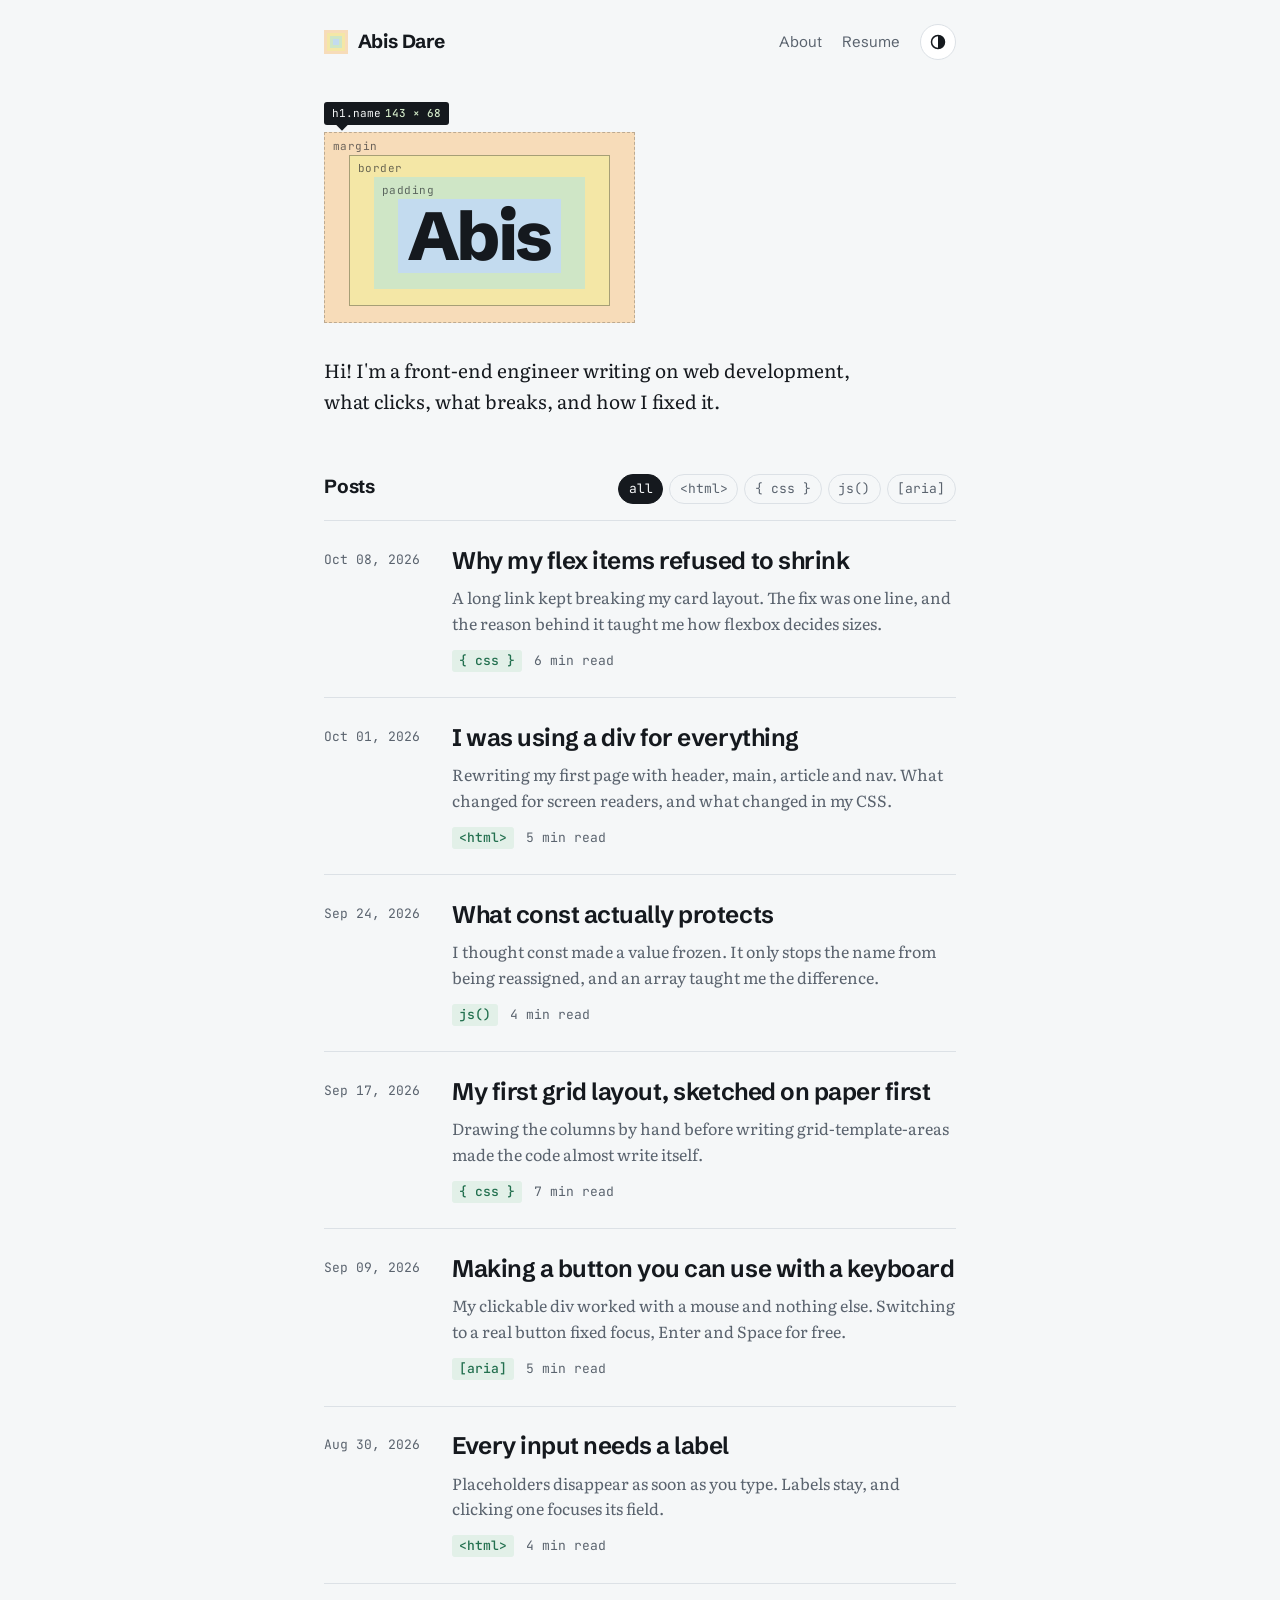
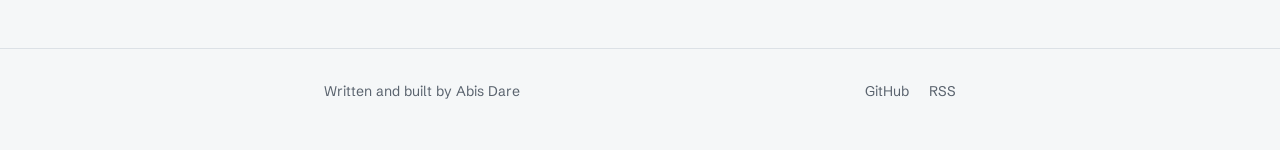
==== index.html @ 07d05f13 "Add blog design: home, post, about and resume pages Co-Authored-By: Claude Opus 5.5 (1M context) <no" ====
<!doctype html>
<html lang="en">
<head>
  <meta charset="utf-8">
  <meta name="viewport" content="width=device-width, initial-scale=1">
  <title>Abis · Learning front-end</title>
  <meta name="description" content="Notes from learning front-end web development: HTML, CSS, JavaScript and accessibility.">
  <link rel="preconnect" href="https://fonts.googleapis.com">
  <link rel="preconnect" href="https://fonts.gstatic.com" crossorigin>
  <link rel="stylesheet" href="https://fonts.googleapis.com/css2?family=JetBrains+Mono:wght@400;500&family=Literata:opsz,wght@7..72,400..600&family=Schibsted+Grotesk:wght@400..900&display=swap">
  <link rel="stylesheet" href="styles.css">
</head>
<body>
  <!--PAGE-->
  <header class="site-header">
    <div class="wrap">
      <a class="logo" href="index.html" aria-label="Abis Dare, home">
        <span class="logo-mark" aria-hidden="true"><span><span><span></span></span></span></span>
        Abis Dare
      </a>
      <nav class="site-nav" aria-label="Main">
        <a href="about.html">About</a>
        <a href="resume.html">Resume</a>
        <button class="theme-toggle" type="button" aria-label="Switch light or dark theme">
          <svg viewBox="0 0 16 16" aria-hidden="true"><circle cx="8" cy="8" r="6.5" fill="none" stroke="currentColor" stroke-width="1.5"/><path d="M8 1.5a6.5 6.5 0 0 1 0 13z" fill="currentColor"/></svg>
        </button>
      </nav>
    </div>
  </header>

  <main>
    <section class="intro wrap" aria-labelledby="name">
      <div class="boxmodel">
        <span class="bm-tip" aria-hidden="true">h1.name <b class="bm-size">412 × 68</b></span>
        <div class="bm-layer bm-margin"><span class="bm-label" aria-hidden="true">margin</span>
          <div class="bm-layer bm-border"><span class="bm-label" aria-hidden="true">border</span>
            <div class="bm-layer bm-padding"><span class="bm-label" aria-hidden="true">padding</span>
              <div class="bm-content">
                <h1 class="name" id="name">Abis</h1>
              </div>
            </div>
          </div>
        </div>
      </div>

      <p class="tagline">Hi! I'm a front-end engineer writing on web development, what clicks, what breaks, and how I fixed it.</p>

    </section>

    <section class="posts wrap" aria-labelledby="posts-heading">
      <div class="section-head">
        <h2 id="posts-heading">Posts</h2>
        <div class="filters" role="group" aria-label="Filter posts by topic">
          <button class="filter" type="button" data-topic="all" aria-pressed="true">all</button>
          <button class="filter" type="button" data-topic="html" aria-pressed="false">&lt;html&gt;</button>
          <button class="filter" type="button" data-topic="css" aria-pressed="false">{ css }</button>
          <button class="filter" type="button" data-topic="js" aria-pressed="false">js()</button>
          <button class="filter" type="button" data-topic="a11y" aria-pressed="false">[aria]</button>
        </div>
      </div>

      <ol class="post-list" reversed>
        <li class="post-item" data-topic="css">
          <a href="post.html">
            <time class="post-date" datetime="2026-10-08">Oct 08, 2026</time>
            <h3 class="post-title"><span>Why my flex items refused to shrink</span></h3>
            <p class="post-summary">A long link kept breaking my card layout. The fix was one line, and the reason behind it taught me how flexbox decides sizes.</p>
            <div class="post-meta"><span class="tag">{ css }</span><span>6 min read</span></div>
          </a>
        </li>
        <li class="post-item" data-topic="html">
          <a href="post.html">
            <time class="post-date" datetime="2026-10-01">Oct 01, 2026</time>
            <h3 class="post-title"><span>I was using a div for everything</span></h3>
            <p class="post-summary">Rewriting my first page with header, main, article and nav. What changed for screen readers, and what changed in my CSS.</p>
            <div class="post-meta"><span class="tag">&lt;html&gt;</span><span>5 min read</span></div>
          </a>
        </li>
        <li class="post-item" data-topic="js">
          <a href="post.html">
            <time class="post-date" datetime="2026-09-24">Sep 24, 2026</time>
            <h3 class="post-title"><span>What const actually protects</span></h3>
            <p class="post-summary">I thought const made a value frozen. It only stops the name from being reassigned, and an array taught me the difference.</p>
            <div class="post-meta"><span class="tag">js()</span><span>4 min read</span></div>
          </a>
        </li>
        <li class="post-item" data-topic="css">
          <a href="post.html">
            <time class="post-date" datetime="2026-09-17">Sep 17, 2026</time>
            <h3 class="post-title"><span>My first grid layout, sketched on paper first</span></h3>
            <p class="post-summary">Drawing the columns by hand before writing grid-template-areas made the code almost write itself.</p>
            <div class="post-meta"><span class="tag">{ css }</span><span>7 min read</span></div>
          </a>
        </li>
        <li class="post-item" data-topic="a11y">
          <a href="post.html">
            <time class="post-date" datetime="2026-09-09">Sep 09, 2026</time>
            <h3 class="post-title"><span>Making a button you can use with a keyboard</span></h3>
            <p class="post-summary">My clickable div worked with a mouse and nothing else. Switching to a real button fixed focus, Enter and Space for free.</p>
            <div class="post-meta"><span class="tag">[aria]</span><span>5 min read</span></div>
          </a>
        </li>
        <li class="post-item" data-topic="html">
          <a href="post.html">
            <time class="post-date" datetime="2026-08-30">Aug 30, 2026</time>
            <h3 class="post-title"><span>Every input needs a label</span></h3>
            <p class="post-summary">Placeholders disappear as soon as you type. Labels stay, and clicking one focuses its field.</p>
            <div class="post-meta"><span class="tag">&lt;html&gt;</span><span>4 min read</span></div>
          </a>
        </li>
      </ol>
      <p class="empty" hidden>No posts on this topic yet.</p>
    </section>
  </main>

  <footer class="site-footer">
    <div class="wrap">
      <p>Written and built by Abis Dare</p>
      <nav aria-label="Elsewhere">
        <a href="#">GitHub</a>
        <a href="#">RSS</a>
      </nav>
    </div>
  </footer>
  <!--/PAGE-->

  <script src="script.js"></script>
</body>
</html>
---- styles.css ----
/* Layout: one calm reading column, left-aligned. The only loud thing is the
   DevTools-style box-model nameplate on the home page. */
:root {
  --bg: #f5f7f8;
  --surface: #ffffff;
  --ink: #15191e;
  --muted: #5a636e;
  --line: #dce1e6;
  --accent: #23704f;
  --accent-soft: #e2f0e8;

  /* box-model layers, as browser inspectors colour them */
  --bm-margin: #f7dcb9;
  --bm-border: #f4e7a6;
  --bm-padding: #cfe6c6;
  --bm-content: #c3dbef;

  --font-display: "Schibsted Grotesk", "Helvetica Neue", Arial, sans-serif;
  --font-body: "Literata", Georgia, "Times New Roman", serif;
  --font-mono: "JetBrains Mono", ui-monospace, "SFMono-Regular", Menlo, monospace;

  --step--1: 0.8125rem;
  --step-0: 1rem;
  --step-1: 1.1875rem;
  --step-2: 1.5rem;
  --step-3: clamp(1.9rem, 1.4rem + 2.2vw, 2.6rem);
  --step-4: clamp(2.6rem, 1.6rem + 5vw, 4.25rem);

  --column: 42rem;
}

@media (prefers-color-scheme: dark) {
  :root:not([data-theme="light"]) {
    --bg: #101317;
    --surface: #161a1f;
    --ink: #e6e9ec;
    --muted: #98a1ab;
    --line: #272d34;
    --accent: #78d2a5;
    --accent-soft: #1a2c24;
    --bm-margin: #4a3520;
    --bm-border: #4a4220;
    --bm-padding: #243f2a;
    --bm-content: #1d3248;
    color-scheme: dark;
  }
}

:root[data-theme="dark"] {
  --bg: #101317;
  --surface: #161a1f;
  --ink: #e6e9ec;
  --muted: #98a1ab;
  --line: #272d34;
  --accent: #78d2a5;
  --accent-soft: #1a2c24;
  --bm-margin: #4a3520;
  --bm-border: #4a4220;
  --bm-padding: #243f2a;
  --bm-content: #1d3248;
  color-scheme: dark;
}

*,
*::before,
*::after { box-sizing: border-box; }

html { -webkit-text-size-adjust: 100%; }

body {
  margin: 0;
  background: var(--bg);
  color: var(--ink);
  font-family: var(--font-display);
  font-size: var(--step-0);
  line-height: 1.55;
}

a { color: inherit; }

:focus-visible {
  outline: 2px solid var(--accent);
  outline-offset: 3px;
  border-radius: 2px;
}

.wrap {
  max-width: var(--column);
  margin-inline: auto;
  padding-inline: 1.25rem;
}

/* ---------- header ---------- */

.site-header {
  padding-block: 1.5rem;
}

.site-header .wrap {
  display: flex;
  align-items: center;
  justify-content: space-between;
  gap: 1rem;
  flex-wrap: wrap;
}

.logo {
  display: inline-flex;
  align-items: center;
  gap: 0.6rem;
  font-weight: 700;
  font-size: var(--step-1);
  letter-spacing: -0.01em;
  text-decoration: none;
}

/* four nested squares: margin, border, padding, content */
.logo-mark {
  width: 1.5rem;
  height: 1.5rem;
  padding: 3px;
  background: var(--bm-margin);
  flex: none;
}
.logo-mark span {
  display: block;
  height: 100%;
  padding: 3px;
  background: var(--bm-border);
}
.logo-mark span span {
  background: var(--bm-padding);
}
.logo-mark span span span {
  padding: 0;
  background: var(--bm-content);
}

.site-nav {
  display: flex;
  align-items: center;
  gap: 1.25rem;
  font-size: 0.9375rem;
}

.site-nav a {
  text-decoration: none;
  color: var(--muted);
}
.site-nav a:hover,
.site-nav a[aria-current="page"] { color: var(--ink); }

.theme-toggle {
  display: inline-grid;
  place-items: center;
  width: 2.25rem;
  height: 2.25rem;
  border: 1px solid var(--line);
  border-radius: 50%;
  background: var(--surface);
  color: var(--ink);
  cursor: pointer;
}
.theme-toggle:hover { border-color: var(--muted); }
.theme-toggle svg { width: 1rem; height: 1rem; }

/* ---------- home: intro ---------- */

.intro {
  padding-block: 3rem 2.5rem;
}

/* The nameplate: the name sits inside its own box model. */
.boxmodel {
  display: inline-block;
  max-width: 100%;
  position: relative;
  font-family: var(--font-mono);
  font-size: 0.6875rem;
  color: var(--muted);
}

.bm-layer {
  position: relative;
  padding: 1.35rem clamp(0.75rem, 3vw, 1.5rem) clamp(0.6rem, 2vw, 1rem);
}
.bm-layer > .bm-label {
  position: absolute;
  top: 0.3rem;
  left: 0.5rem;
  letter-spacing: 0.04em;
  color: color-mix(in srgb, var(--ink) 62%, transparent);
}
.bm-margin { background: var(--bm-margin); border: 1px dashed color-mix(in srgb, var(--ink) 25%, transparent); }
.bm-border { background: var(--bm-border); border: 1px solid color-mix(in srgb, var(--ink) 35%, transparent); }
.bm-padding { background: var(--bm-padding); }
.bm-content {
  background: var(--bm-content);
  padding: 0.2rem 0.6rem;
}

.name {
  margin: 0;
  font-family: var(--font-display);
  font-size: var(--step-4);
  font-weight: 800;
  line-height: 1;
  letter-spacing: -0.035em;
  color: var(--ink);
}

/* the hover tooltip DevTools shows over an element */
.bm-tip {
  position: absolute;
  top: -1.9rem;
  left: 0;
  display: inline-flex;
  gap: 0.5ch;
  padding: 0.2rem 0.5rem;
  background: var(--ink);
  color: var(--bg);
  border-radius: 3px;
  white-space: nowrap;
  font-variant-numeric: tabular-nums;
}
.bm-tip::after {
  content: "";
  position: absolute;
  left: 0.9rem;
  bottom: -4px;
  width: 8px;
  height: 8px;
  background: var(--ink);
  transform: rotate(45deg);
}
.bm-tip b { color: var(--bm-padding); font-weight: 500; }

.tagline {
  margin: 2rem 0 0;
  max-width: 34rem;
  font-family: var(--font-body);
  font-size: var(--step-1);
  line-height: 1.6;
  text-wrap: pretty;
}

/* ---------- home: post list ---------- */

.posts {
  padding-block: 1rem 4rem;
}

.section-head {
  display: flex;
  align-items: baseline;
  justify-content: space-between;
  gap: 1rem;
  flex-wrap: wrap;
  padding-bottom: 1rem;
  border-bottom: 1px solid var(--line);
}

.section-head h2 {
  margin: 0;
  font-size: var(--step-1);
  font-weight: 700;
  letter-spacing: -0.01em;
}

.filters {
  display: flex;
  flex-wrap: wrap;
  gap: 0.375rem;
}

.filter {
  font: inherit;
  font-family: var(--font-mono);
  font-size: var(--step--1);
  padding: 0.25rem 0.6rem;
  border: 1px solid var(--line);
  border-radius: 999px;
  background: transparent;
  color: var(--muted);
  cursor: pointer;
}
.filter:hover { color: var(--ink); border-color: var(--muted); }
.filter[aria-pressed="true"] {
  background: var(--ink);
  border-color: var(--ink);
  color: var(--bg);
}

.post-list {
  list-style: none;
  margin: 0;
  padding: 0;
}

.post-item a {
  display: grid;
  grid-template-columns: 6.5rem minmax(0, 1fr);
  gap: 0.25rem 1.5rem;
  padding-block: 1.6rem;
  border-bottom: 1px solid var(--line);
  text-decoration: none;
}

.post-date {
  grid-row: 1 / span 3;
  padding-top: 0.2rem;
  font-family: var(--font-mono);
  font-size: var(--step--1);
  color: var(--muted);
  font-variant-numeric: tabular-nums;
}

.post-title {
  margin: 0;
  font-size: var(--step-2);
  font-weight: 650;
  line-height: 1.2;
  letter-spacing: -0.02em;
  text-wrap: balance;
}
.post-title span {
  background-image: linear-gradient(var(--accent), var(--accent));
  background-size: 0 2px;
  background-position: 0 100%;
  background-repeat: no-repeat;
  transition: background-size 0.25s ease;
}
.post-item a:hover .post-title span,
.post-item a:focus-visible .post-title span { background-size: 100% 2px; }

.post-summary {
  margin: 0.35rem 0 0;
  font-family: var(--font-body);
  color: var(--muted);
  line-height: 1.6;
  text-wrap: pretty;
}

.post-meta {
  margin-top: 0.6rem;
  display: flex;
  flex-wrap: wrap;
  align-items: center;
  gap: 0.75rem;
  font-family: var(--font-mono);
  font-size: var(--step--1);
  color: var(--muted);
}

/* topic tags are written the way each language would write them */
.tag {
  display: inline-block;
  padding: 0.05rem 0.45rem;
  border-radius: 3px;
  background: var(--accent-soft);
  color: var(--accent);
  font-family: var(--font-mono);
  font-size: var(--step--1);
  font-weight: 500;
  white-space: nowrap;
}

.empty {
  padding-block: 2rem;
  color: var(--muted);
  font-family: var(--font-mono);
  font-size: var(--step--1);
}

/* ---------- single post ---------- */

.article {
  padding-block: 2rem 3rem;
}

.back {
  display: inline-flex;
  gap: 0.4rem;
  font-family: var(--font-mono);
  font-size: var(--step--1);
  color: var(--muted);
  text-decoration: none;
}
.back:hover { color: var(--ink); }

.article-head {
  padding-block: 2.5rem 2rem;
  border-bottom: 1px solid var(--line);
}

.article-head h1 {
  margin: 0.9rem 0 0;
  font-size: var(--step-3);
  font-weight: 750;
  line-height: 1.12;
  letter-spacing: -0.03em;
  text-wrap: balance;
}

.article-head .lede {
  margin: 1rem 0 0;
  font-family: var(--font-body);
  font-size: var(--step-1);
  color: var(--muted);
  line-height: 1.55;
  text-wrap: pretty;
}

.prose {
  padding-top: 2rem;
  font-family: var(--font-body);
  font-size: 1.125rem;
  line-height: 1.75;
}
.prose > * { margin-block: 0 1.25rem; }
.prose h2 {
  margin-top: 2.75rem;
  font-family: var(--font-display);
  font-size: var(--step-2);
  font-weight: 700;
  line-height: 1.25;
  letter-spacing: -0.02em;
}
.prose a {
  color: var(--accent);
  text-decoration-thickness: 1px;
  text-underline-offset: 3px;
}
.prose :not(pre) > code {
  font-family: var(--font-mono);
  font-size: 0.85em;
  padding: 0.1em 0.35em;
  border-radius: 3px;
  -webkit-box-decoration-break: clone;
  box-decoration-break: clone;
  background: var(--surface);
  border: 1px solid var(--line);
}

.code {
  margin-inline: 0;
  border: 1px solid var(--line);
  border-radius: 6px;
  background: var(--surface);
  overflow: hidden;
}
.code figcaption {
  display: flex;
  justify-content: space-between;
  padding: 0.5rem 1rem;
  border-bottom: 1px solid var(--line);
  font-family: var(--font-mono);
  font-size: 0.75rem;
  color: var(--muted);
}
.code pre {
  margin: 0;
  padding: 1rem;
  overflow-x: auto;
  font-family: var(--font-mono);
  font-size: 0.875rem;
  line-height: 1.65;
}
.code .c { color: var(--muted); }
.code .k { color: var(--accent); }
.code mark {
  background: var(--bm-border);
  color: inherit;
  padding: 0.05em 0.2em;
  border-radius: 2px;
}

/* the takeaway box is drawn like an element outline in the inspector */
.takeaway {
  position: relative;
  margin-top: 2.25rem;
  padding: 1.5rem 1.25rem 1.25rem;
  border: 1.5px dashed var(--accent);
  font-family: var(--font-display);
  font-size: 1.0625rem;
  line-height: 1.6;
}
.takeaway::before {
  content: "// what I learned";
  position: absolute;
  top: -0.7rem;
  left: 0.9rem;
  padding-inline: 0.4rem;
  background: var(--bg);
  font-family: var(--font-mono);
  font-size: 0.75rem;
  color: var(--accent);
}
.takeaway p { margin: 0; }

.sources {
  padding-left: 1.2rem;
  font-size: 1rem;
}

.post-nav {
  display: grid;
  grid-template-columns: repeat(2, minmax(0, 1fr));
  gap: 1rem;
  margin-top: 3rem;
  padding-top: 1.5rem;
  border-top: 1px solid var(--line);
}
.post-nav a {
  display: grid;
  gap: 0.25rem;
  text-decoration: none;
}
.post-nav .next { text-align: right; }
.post-nav small {
  font-family: var(--font-mono);
  font-size: 0.75rem;
  color: var(--muted);
}
.post-nav strong {
  font-weight: 600;
  line-height: 1.3;
  text-wrap: balance;
}
.post-nav a:hover strong { color: var(--accent); }

/* ---------- about and resume ---------- */

.page {
  padding-block: 3rem 4rem;
}

.page-head h1 {
  margin: 0;
  font-size: var(--step-3);
  font-weight: 750;
  line-height: 1.12;
  letter-spacing: -0.03em;
  text-wrap: balance;
}

.page-head .lede {
  margin: 1rem 0 0;
  max-width: 34rem;
  font-family: var(--font-body);
  font-size: var(--step-1);
  line-height: 1.6;
  color: var(--muted);
  text-wrap: pretty;
}

.contact {
  margin-top: 1.25rem;
  display: flex;
  flex-wrap: wrap;
  gap: 0.5rem 1.25rem;
  font-family: var(--font-mono);
  font-size: var(--step--1);
  color: var(--muted);
}
.contact a { color: var(--accent); }

.resume-section {
  margin-top: 3rem;
}
.resume-section h2 {
  margin: 0;
  padding-bottom: 0.75rem;
  border-bottom: 1px solid var(--line);
  font-size: var(--step-1);
  font-weight: 700;
  letter-spacing: -0.01em;
}

.entries {
  list-style: none;
  margin: 0;
  padding: 0;
}
.entry {
  display: grid;
  grid-template-columns: 6.5rem minmax(0, 1fr);
  gap: 0.25rem 1.5rem;
  padding-block: 1.25rem;
  border-bottom: 1px solid var(--line);
}
.entry-when {
  grid-row: 1 / span 2;
  padding-top: 0.15rem;
  font-family: var(--font-mono);
  font-size: var(--step--1);
  color: var(--muted);
  font-variant-numeric: tabular-nums;
}
.entry h3 {
  margin: 0;
  font-size: var(--step-1);
  font-weight: 650;
  line-height: 1.3;
}
.entry h3 span {
  font-weight: 400;
  color: var(--muted);
}
.entry p {
  margin: 0;
  font-family: var(--font-body);
  color: var(--muted);
  line-height: 1.6;
}

.skills {
  display: flex;
  flex-wrap: wrap;
  gap: 0.5rem;
  margin: 1.25rem 0 0;
  padding: 0;
  list-style: none;
}

/* ---------- footer ---------- */

.site-footer {
  padding-block: 2rem 3rem;
  border-top: 1px solid var(--line);
  font-size: 0.875rem;
  color: var(--muted);
}
.site-footer .wrap {
  display: flex;
  flex-wrap: wrap;
  justify-content: space-between;
  gap: 0.75rem 1.5rem;
}
.site-footer p { margin: 0; }
.site-footer nav {
  display: flex;
  gap: 1.25rem;
}
.site-footer a { text-decoration: none; }
.site-footer a:hover { color: var(--ink); }

/* ---------- small screens ---------- */

@media (max-width: 34rem) {
  .post-item a { grid-template-columns: minmax(0, 1fr); }
  .post-date { grid-row: auto; padding-top: 0; }
  .intro { padding-block: 2.75rem 2rem; }
  .post-nav { grid-template-columns: minmax(0, 1fr); }
  .post-nav .next { text-align: left; }
  .entry { grid-template-columns: minmax(0, 1fr); }
  .entry-when { grid-row: auto; padding-top: 0; }
}

@media (prefers-reduced-motion: reduce) {
  * { transition: none !important; }
}
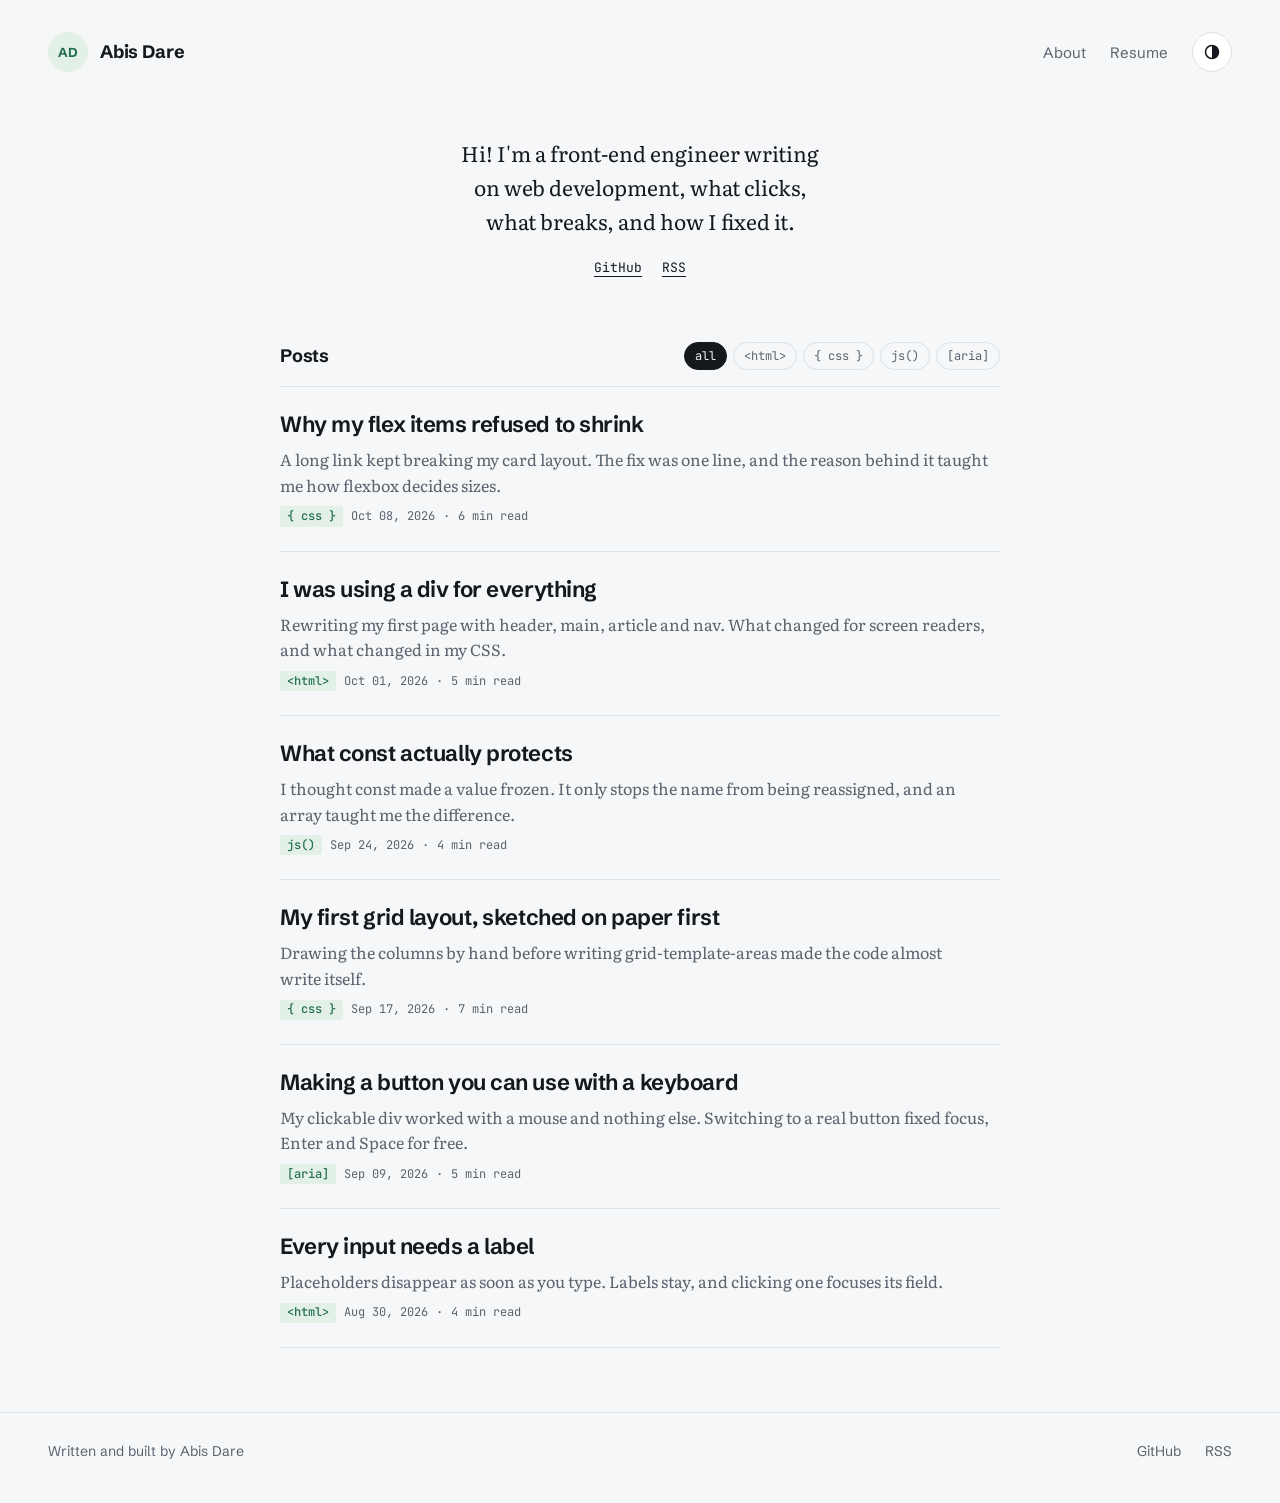
==== commit 9d2f3122: "Redesign homepage: centred intro, full-width header, no box model - Remove the box-model nameplate a" ====
--- a/index.html
+++ b/index.html
@@ -13,9 +13,9 @@
 <body>
   <!--PAGE-->
   <header class="site-header">
-    <div class="wrap">
+    <div class="bar">
       <a class="logo" href="index.html" aria-label="Abis Dare, home">
-        <span class="logo-mark" aria-hidden="true"><span><span><span></span></span></span></span>
+        <span class="avatar" aria-hidden="true">AD</span>
         Abis Dare
       </a>
       <nav class="site-nav" aria-label="Main">
@@ -30,20 +30,9 @@
 
   <main>
     <section class="intro wrap" aria-labelledby="name">
-      <div class="boxmodel">
-        <span class="bm-tip" aria-hidden="true">h1.name <b class="bm-size">412 × 68</b></span>
-        <div class="bm-layer bm-margin"><span class="bm-label" aria-hidden="true">margin</span>
-          <div class="bm-layer bm-border"><span class="bm-label" aria-hidden="true">border</span>
-            <div class="bm-layer bm-padding"><span class="bm-label" aria-hidden="true">padding</span>
-              <div class="bm-content">
-                <h1 class="name" id="name">Abis</h1>
-              </div>
-            </div>
-          </div>
-        </div>
-      </div>
-
+      <h1 class="visually-hidden" id="name">Abis Dare</h1>
       <p class="tagline">Hi! I'm a front-end engineer writing on web development, what clicks, what breaks, and how I fixed it.</p>
+      <p class="intro-links"><a href="#">GitHub</a><a href="#">RSS</a></p>
 
     </section>
 
@@ -62,50 +51,44 @@
       <ol class="post-list" reversed>
         <li class="post-item" data-topic="css">
           <a href="post.html">
-            <time class="post-date" datetime="2026-10-08">Oct 08, 2026</time>
             <h3 class="post-title"><span>Why my flex items refused to shrink</span></h3>
             <p class="post-summary">A long link kept breaking my card layout. The fix was one line, and the reason behind it taught me how flexbox decides sizes.</p>
-            <div class="post-meta"><span class="tag">{ css }</span><span>6 min read</span></div>
+            <div class="post-meta"><span class="tag">{ css }</span><time class="post-date" datetime="2026-10-08">Oct 08, 2026</time><span aria-hidden="true">·</span><span>6 min read</span></div>
           </a>
         </li>
         <li class="post-item" data-topic="html">
           <a href="post.html">
-            <time class="post-date" datetime="2026-10-01">Oct 01, 2026</time>
             <h3 class="post-title"><span>I was using a div for everything</span></h3>
             <p class="post-summary">Rewriting my first page with header, main, article and nav. What changed for screen readers, and what changed in my CSS.</p>
-            <div class="post-meta"><span class="tag">&lt;html&gt;</span><span>5 min read</span></div>
+            <div class="post-meta"><span class="tag">&lt;html&gt;</span><time class="post-date" datetime="2026-10-01">Oct 01, 2026</time><span aria-hidden="true">·</span><span>5 min read</span></div>
           </a>
         </li>
         <li class="post-item" data-topic="js">
           <a href="post.html">
-            <time class="post-date" datetime="2026-09-24">Sep 24, 2026</time>
             <h3 class="post-title"><span>What const actually protects</span></h3>
             <p class="post-summary">I thought const made a value frozen. It only stops the name from being reassigned, and an array taught me the difference.</p>
-            <div class="post-meta"><span class="tag">js()</span><span>4 min read</span></div>
+            <div class="post-meta"><span class="tag">js()</span><time class="post-date" datetime="2026-09-24">Sep 24, 2026</time><span aria-hidden="true">·</span><span>4 min read</span></div>
           </a>
         </li>
         <li class="post-item" data-topic="css">
           <a href="post.html">
-            <time class="post-date" datetime="2026-09-17">Sep 17, 2026</time>
             <h3 class="post-title"><span>My first grid layout, sketched on paper first</span></h3>
             <p class="post-summary">Drawing the columns by hand before writing grid-template-areas made the code almost write itself.</p>
-            <div class="post-meta"><span class="tag">{ css }</span><span>7 min read</span></div>
+            <div class="post-meta"><span class="tag">{ css }</span><time class="post-date" datetime="2026-09-17">Sep 17, 2026</time><span aria-hidden="true">·</span><span>7 min read</span></div>
           </a>
         </li>
         <li class="post-item" data-topic="a11y">
           <a href="post.html">
-            <time class="post-date" datetime="2026-09-09">Sep 09, 2026</time>
             <h3 class="post-title"><span>Making a button you can use with a keyboard</span></h3>
             <p class="post-summary">My clickable div worked with a mouse and nothing else. Switching to a real button fixed focus, Enter and Space for free.</p>
-            <div class="post-meta"><span class="tag">[aria]</span><span>5 min read</span></div>
+            <div class="post-meta"><span class="tag">[aria]</span><time class="post-date" datetime="2026-09-09">Sep 09, 2026</time><span aria-hidden="true">·</span><span>5 min read</span></div>
           </a>
         </li>
         <li class="post-item" data-topic="html">
           <a href="post.html">
-            <time class="post-date" datetime="2026-08-30">Aug 30, 2026</time>
             <h3 class="post-title"><span>Every input needs a label</span></h3>
             <p class="post-summary">Placeholders disappear as soon as you type. Labels stay, and clicking one focuses its field.</p>
-            <div class="post-meta"><span class="tag">&lt;html&gt;</span><span>4 min read</span></div>
+            <div class="post-meta"><span class="tag">&lt;html&gt;</span><time class="post-date" datetime="2026-08-30">Aug 30, 2026</time><span aria-hidden="true">·</span><span>4 min read</span></div>
           </a>
         </li>
       </ol>
@@ -114,7 +97,7 @@
   </main>
 
   <footer class="site-footer">
-    <div class="wrap">
+    <div class="bar">
       <p>Written and built by Abis Dare</p>
       <nav aria-label="Elsewhere">
         <a href="#">GitHub</a>
--- a/styles.css
+++ b/styles.css
@@ -1,5 +1,5 @@
-/* Layout: one calm reading column, left-aligned. The only loud thing is the
-   DevTools-style box-model nameplate on the home page. */
+/* Layout: header and footer run edge to edge; everything else sits in one
+   calm, centred reading column. */
 :root {
   --bg: #f5f7f8;
   --surface: #ffffff;
@@ -9,11 +9,7 @@
   --accent: #23704f;
   --accent-soft: #e2f0e8;
 
-  /* box-model layers, as browser inspectors colour them */
-  --bm-margin: #f7dcb9;
-  --bm-border: #f4e7a6;
-  --bm-padding: #cfe6c6;
-  --bm-content: #c3dbef;
+  --highlight: #f4e7a6;
 
   --font-display: "Schibsted Grotesk", "Helvetica Neue", Arial, sans-serif;
   --font-body: "Literata", Georgia, "Times New Roman", serif;
@@ -26,7 +22,8 @@
   --step-3: clamp(1.9rem, 1.4rem + 2.2vw, 2.6rem);
   --step-4: clamp(2.6rem, 1.6rem + 5vw, 4.25rem);
 
-  --column: 42rem;
+  --column: 45rem;
+  --gutter: clamp(1.25rem, 4vw, 3rem);
 }
 
 @media (prefers-color-scheme: dark) {
@@ -38,10 +35,7 @@
     --line: #272d34;
     --accent: #78d2a5;
     --accent-soft: #1a2c24;
-    --bm-margin: #4a3520;
-    --bm-border: #4a4220;
-    --bm-padding: #243f2a;
-    --bm-content: #1d3248;
+    --highlight: #4a4220;
     color-scheme: dark;
   }
 }
@@ -54,10 +48,7 @@
   --line: #272d34;
   --accent: #78d2a5;
   --accent-soft: #1a2c24;
-  --bm-margin: #4a3520;
-  --bm-border: #4a4220;
-  --bm-padding: #243f2a;
-  --bm-content: #1d3248;
+  --highlight: #4a4220;
   color-scheme: dark;
 }
 
@@ -85,62 +76,73 @@
 }
 
 .wrap {
-  max-width: var(--column);
+  max-width: calc(var(--column) + 2 * var(--gutter));
   margin-inline: auto;
-  padding-inline: 1.25rem;
-}
-
-/* ---------- header ---------- */
-
-.site-header {
-  padding-block: 1.5rem;
-}
-
-.site-header .wrap {
+  padding-inline: var(--gutter);
+}
+
+/* header and footer bars span the full page width */
+.bar {
   display: flex;
   align-items: center;
   justify-content: space-between;
-  gap: 1rem;
+  gap: 1rem 1.5rem;
   flex-wrap: wrap;
+  padding-inline: var(--gutter);
+}
+
+.visually-hidden {
+  position: absolute;
+  width: 1px;
+  height: 1px;
+  overflow: hidden;
+  clip: rect(0 0 0 0);
+  white-space: nowrap;
+}
+
+/* ---------- header ---------- */
+
+.site-header {
+  padding-block: 2rem;
 }
 
 .logo {
   display: inline-flex;
   align-items: center;
-  gap: 0.6rem;
+  gap: 0.75rem;
   font-weight: 700;
-  font-size: var(--step-1);
+  font-size: 1.125rem;
+  line-height: 1;
   letter-spacing: -0.01em;
   text-decoration: none;
 }
 
-/* four nested squares: margin, border, padding, content */
-.logo-mark {
-  width: 1.5rem;
-  height: 1.5rem;
-  padding: 3px;
-  background: var(--bm-margin);
+/* round photo spot; swap the initials for an <img> when there is a photo */
+.avatar {
+  display: grid;
+  place-items: center;
   flex: none;
-}
-.logo-mark span {
-  display: block;
+  width: 2.5rem;
+  height: 2.5rem;
+  border-radius: 50%;
+  overflow: hidden;
+  background: var(--accent-soft);
+  color: var(--accent);
+  font-size: 0.8125rem;
+  font-weight: 700;
+}
+.avatar img {
+  width: 100%;
   height: 100%;
-  padding: 3px;
-  background: var(--bm-border);
-}
-.logo-mark span span {
-  background: var(--bm-padding);
-}
-.logo-mark span span span {
-  padding: 0;
-  background: var(--bm-content);
+  object-fit: cover;
 }
 
 .site-nav {
   display: flex;
   align-items: center;
-  gap: 1.25rem;
+  gap: 1.5rem;
   font-size: 0.9375rem;
+  line-height: 1;
 }
 
 .site-nav a {
@@ -153,8 +155,9 @@
 .theme-toggle {
   display: inline-grid;
   place-items: center;
-  width: 2.25rem;
-  height: 2.25rem;
+  width: 2.5rem;
+  height: 2.5rem;
+  padding: 0;
   border: 1px solid var(--line);
   border-radius: 50%;
   background: var(--surface);
@@ -167,92 +170,42 @@
 /* ---------- home: intro ---------- */
 
 .intro {
-  padding-block: 3rem 2.5rem;
-}
-
-/* The nameplate: the name sits inside its own box model. */
-.boxmodel {
-  display: inline-block;
-  max-width: 100%;
-  position: relative;
-  font-family: var(--font-mono);
-  font-size: 0.6875rem;
-  color: var(--muted);
-}
-
-.bm-layer {
-  position: relative;
-  padding: 1.35rem clamp(0.75rem, 3vw, 1.5rem) clamp(0.6rem, 2vw, 1rem);
-}
-.bm-layer > .bm-label {
-  position: absolute;
-  top: 0.3rem;
-  left: 0.5rem;
-  letter-spacing: 0.04em;
-  color: color-mix(in srgb, var(--ink) 62%, transparent);
-}
-.bm-margin { background: var(--bm-margin); border: 1px dashed color-mix(in srgb, var(--ink) 25%, transparent); }
-.bm-border { background: var(--bm-border); border: 1px solid color-mix(in srgb, var(--ink) 35%, transparent); }
-.bm-padding { background: var(--bm-padding); }
-.bm-content {
-  background: var(--bm-content);
-  padding: 0.2rem 0.6rem;
-}
-
-.name {
-  margin: 0;
-  font-family: var(--font-display);
-  font-size: var(--step-4);
-  font-weight: 800;
-  line-height: 1;
-  letter-spacing: -0.035em;
-  color: var(--ink);
-}
-
-/* the hover tooltip DevTools shows over an element */
-.bm-tip {
-  position: absolute;
-  top: -1.9rem;
-  left: 0;
-  display: inline-flex;
-  gap: 0.5ch;
-  padding: 0.2rem 0.5rem;
-  background: var(--ink);
-  color: var(--bg);
-  border-radius: 3px;
-  white-space: nowrap;
-  font-variant-numeric: tabular-nums;
-}
-.bm-tip::after {
-  content: "";
-  position: absolute;
-  left: 0.9rem;
-  bottom: -4px;
-  width: 8px;
-  height: 8px;
-  background: var(--ink);
-  transform: rotate(45deg);
-}
-.bm-tip b { color: var(--bm-padding); font-weight: 500; }
+  display: flex;
+  flex-direction: column;
+  align-items: center;
+  gap: 1.25rem;
+  padding-block: 2rem 4rem;
+  text-align: center;
+}
 
 .tagline {
-  margin: 2rem 0 0;
-  max-width: 34rem;
+  margin: 0;
+  max-width: 32.5rem;
   font-family: var(--font-body);
-  font-size: var(--step-1);
-  line-height: 1.6;
-  text-wrap: pretty;
-}
+  font-size: 1.3125rem;
+  line-height: 1.62;
+  text-wrap: balance;
+}
+
+.intro-links {
+  display: flex;
+  gap: 1.25rem;
+  margin: 0;
+  font-family: var(--font-mono);
+  font-size: var(--step--1);
+}
+.intro-links a { text-underline-offset: 4px; }
+.intro-links a:hover { color: var(--accent); }
 
 /* ---------- home: post list ---------- */
 
 .posts {
-  padding-block: 1rem 4rem;
+  padding-block: 0 4rem;
 }
 
 .section-head {
   display: flex;
-  align-items: baseline;
+  align-items: center;
   justify-content: space-between;
   gap: 1rem;
   flex-wrap: wrap;
@@ -262,7 +215,8 @@
 
 .section-head h2 {
   margin: 0;
-  font-size: var(--step-1);
+  font-size: 1.125rem;
+  line-height: 1.75rem;
   font-weight: 700;
   letter-spacing: -0.01em;
 }
@@ -276,8 +230,9 @@
 .filter {
   font: inherit;
   font-family: var(--font-mono);
-  font-size: var(--step--1);
-  padding: 0.25rem 0.6rem;
+  font-size: 0.75rem;
+  height: 1.75rem;
+  padding: 0 0.625rem;
   border: 1px solid var(--line);
   border-radius: 999px;
   background: transparent;
@@ -298,28 +253,23 @@
 }
 
 .post-item a {
-  display: grid;
-  grid-template-columns: 6.5rem minmax(0, 1fr);
-  gap: 0.25rem 1.5rem;
-  padding-block: 1.6rem;
+  display: flex;
+  flex-direction: column;
+  gap: 0.5rem;
+  padding-block: 1.5rem;
   border-bottom: 1px solid var(--line);
   text-decoration: none;
 }
 
 .post-date {
-  grid-row: 1 / span 3;
-  padding-top: 0.2rem;
-  font-family: var(--font-mono);
-  font-size: var(--step--1);
-  color: var(--muted);
   font-variant-numeric: tabular-nums;
 }
 
 .post-title {
   margin: 0;
-  font-size: var(--step-2);
+  font-size: 1.375rem;
   font-weight: 650;
-  line-height: 1.2;
+  line-height: 1.75rem;
   letter-spacing: -0.02em;
   text-wrap: balance;
 }
@@ -334,7 +284,7 @@
 .post-item a:focus-visible .post-title span { background-size: 100% 2px; }
 
 .post-summary {
-  margin: 0.35rem 0 0;
+  margin: 0;
   font-family: var(--font-body);
   color: var(--muted);
   line-height: 1.6;
@@ -342,13 +292,12 @@
 }
 
 .post-meta {
-  margin-top: 0.6rem;
   display: flex;
   flex-wrap: wrap;
   align-items: center;
-  gap: 0.75rem;
-  font-family: var(--font-mono);
-  font-size: var(--step--1);
+  gap: 0.5rem;
+  font-family: var(--font-mono);
+  font-size: 0.75rem;
   color: var(--muted);
 }
 
@@ -364,6 +313,8 @@
   font-weight: 500;
   white-space: nowrap;
 }
+
+.post-meta .tag { font-size: inherit; }
 
 .empty {
   padding-block: 2rem;
@@ -469,7 +420,7 @@
 .code .c { color: var(--muted); }
 .code .k { color: var(--accent); }
 .code mark {
-  background: var(--bm-border);
+  background: var(--highlight);
   color: inherit;
   padding: 0.05em 0.2em;
   border-radius: 2px;
@@ -626,21 +577,16 @@
 /* ---------- footer ---------- */
 
 .site-footer {
-  padding-block: 2rem 3rem;
+  padding-block: 1.75rem 1.5rem;
   border-top: 1px solid var(--line);
   font-size: 0.875rem;
   color: var(--muted);
 }
-.site-footer .wrap {
-  display: flex;
-  flex-wrap: wrap;
-  justify-content: space-between;
-  gap: 0.75rem 1.5rem;
-}
+.site-footer .bar { padding-bottom: 1rem; }
 .site-footer p { margin: 0; }
 .site-footer nav {
   display: flex;
-  gap: 1.25rem;
+  gap: 1.5rem;
 }
 .site-footer a { text-decoration: none; }
 .site-footer a:hover { color: var(--ink); }
@@ -648,9 +594,7 @@
 /* ---------- small screens ---------- */
 
 @media (max-width: 34rem) {
-  .post-item a { grid-template-columns: minmax(0, 1fr); }
-  .post-date { grid-row: auto; padding-top: 0; }
-  .intro { padding-block: 2.75rem 2rem; }
+  .intro { padding-block: 1.5rem 3rem; }
   .post-nav { grid-template-columns: minmax(0, 1fr); }
   .post-nav .next { text-align: left; }
   .entry { grid-template-columns: minmax(0, 1fr); }
